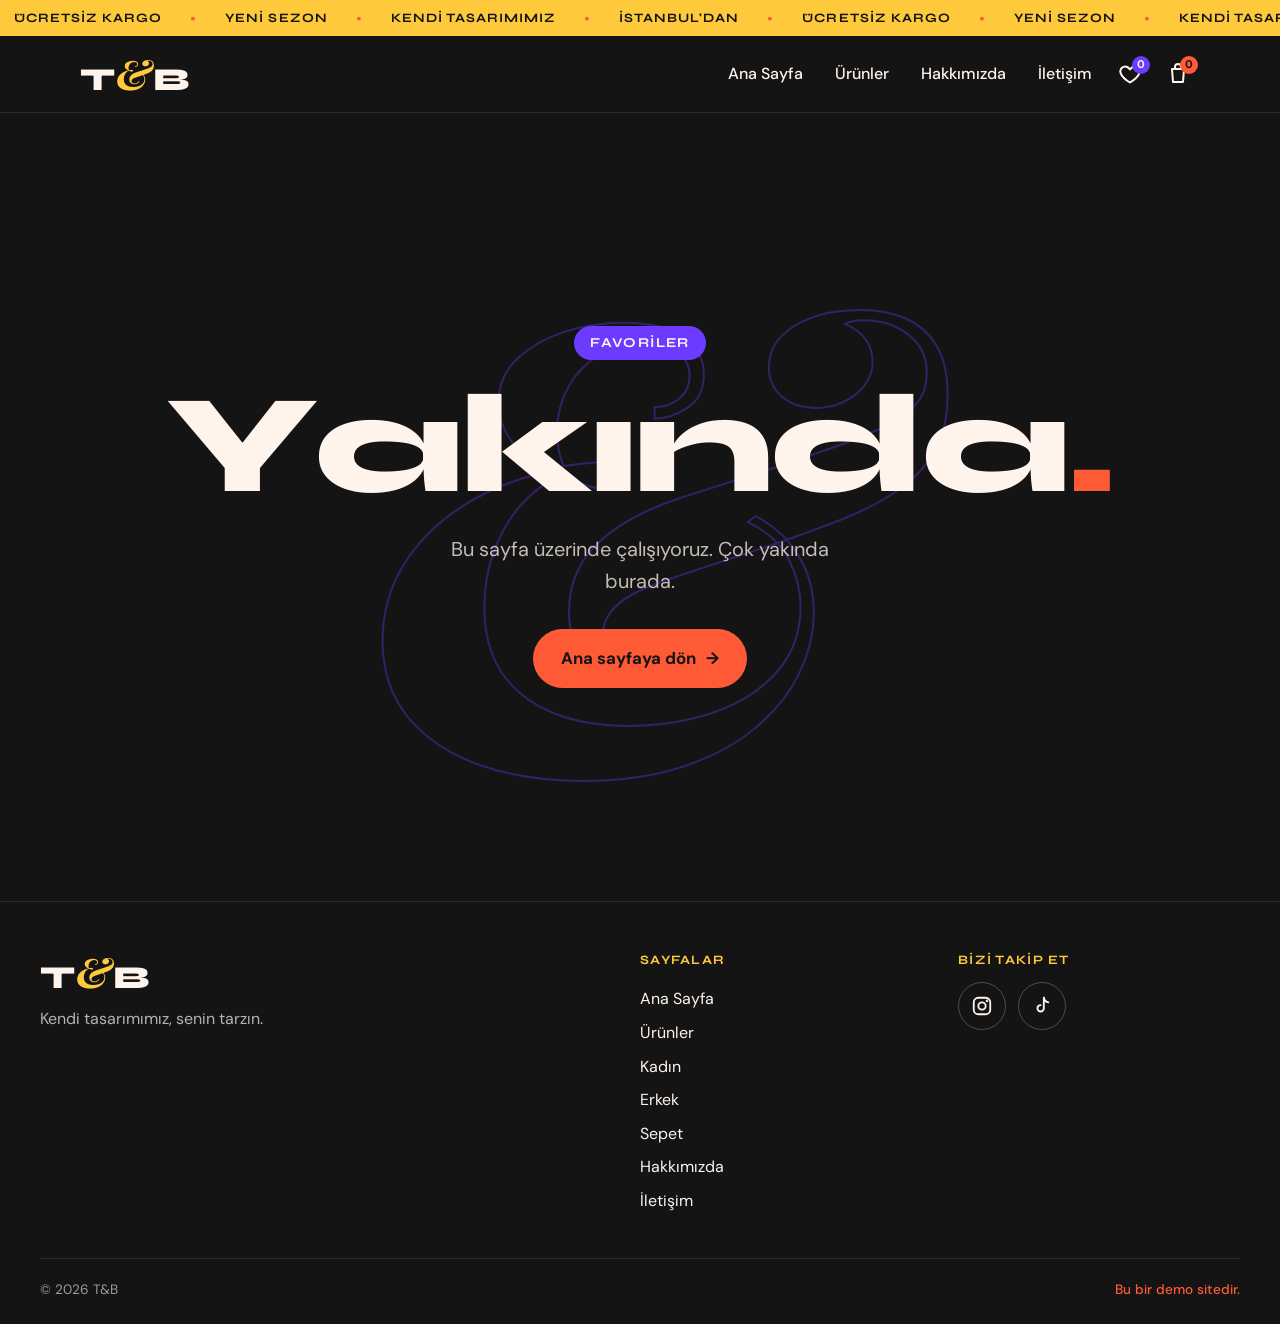
==== favoriler.html @ 56adac86 "Kalp ikonuyla favorilere ekleme özelliği eklendi Co-Authored-By: Claude Opus 5.5 <noreply@anthropic." ====
<!DOCTYPE html>
<html lang="tr">
<head>
  <meta charset="UTF-8">
  <meta name="viewport" content="width=device-width, initial-scale=1.0">
  <title>Favoriler | T&amp;B</title>
  <meta name="description" content="T&B Favoriler sayfası çok yakında.">

  <!-- GEÇİCİ SAYFA: Gerçek "Favoriler" sayfası yapılınca bu dosya baştan yazılacak. -->

  <link rel="preconnect" href="https://fonts.googleapis.com">
  <link rel="preconnect" href="https://fonts.gstatic.com" crossorigin>
  <link href="https://fonts.googleapis.com/css2?family=DM+Sans:wght@400;500;700&family=Playfair+Display:ital,wght@1,700&family=Syne:wght@700;800&display=swap" rel="stylesheet">

  <link rel="stylesheet" href="css/style.css">
  <link rel="stylesheet" href="css/yakinda.css">

  <script src="js/menu.js" defer></script>
  <script src="js/imlec.js" defer></script>
  <script src="js/favoriler.js" defer></script>
</head>
<body>

  <!-- ========== KAYAN YAZI ŞERİDİ ========== -->
  <div class="serit">
    <p class="gizli">Ücretsiz kargo, yeni sezon, kendi tasarımımız, İstanbul'dan</p>
    <div class="serit-ray" aria-hidden="true">
      <div class="serit-grup">
        <span>Ücretsiz kargo</span><span class="serit-ayrac">•</span>
        <span>Yeni sezon</span><span class="serit-ayrac">•</span>
        <span>Kendi tasarımımız</span><span class="serit-ayrac">•</span>
        <span>İstanbul'dan</span><span class="serit-ayrac">•</span>
        <span>Ücretsiz kargo</span><span class="serit-ayrac">•</span>
        <span>Yeni sezon</span><span class="serit-ayrac">•</span>
        <span>Kendi tasarımımız</span><span class="serit-ayrac">•</span>
        <span>İstanbul'dan</span><span class="serit-ayrac">•</span>
      </div>
      <div class="serit-grup">
        <span>Ücretsiz kargo</span><span class="serit-ayrac">•</span>
        <span>Yeni sezon</span><span class="serit-ayrac">•</span>
        <span>Kendi tasarımımız</span><span class="serit-ayrac">•</span>
        <span>İstanbul'dan</span><span class="serit-ayrac">•</span>
        <span>Ücretsiz kargo</span><span class="serit-ayrac">•</span>
        <span>Yeni sezon</span><span class="serit-ayrac">•</span>
        <span>Kendi tasarımımız</span><span class="serit-ayrac">•</span>
        <span>İstanbul'dan</span><span class="serit-ayrac">•</span>
      </div>
    </div>
  </div>

  <!-- ========== ÜST MENÜ ========== -->
  <header class="ust-menu">
    <div class="ust-menu-ic">
      <a href="index.html" class="logo" aria-label="T&amp;B ana sayfa">
        <span>T</span><span class="logo-amp">&amp;</span><span>B</span>
      </a>

      <nav class="ana-nav" id="ana-nav" aria-label="Ana menü">
        <ul>
          <li><a href="index.html">Ana Sayfa</a></li>
          <li><a href="urunler.html">Ürünler</a></li>
          <li><a href="hakkimizda.html">Hakkımızda</a></li>
          <li><a href="iletisim.html">İletişim</a></li>
        </ul>
      </nav>

      <div class="ust-menu-sag">
        <a href="favoriler.html" class="favori-ikon" aria-label="Favoriler (0 ürün)" aria-current="page">
          <svg width="24" height="24" viewBox="0 0 24 24" fill="none" stroke="currentColor" stroke-width="2" stroke-linecap="round" stroke-linejoin="round" aria-hidden="true">
            <path d="M12 20.5s-7.5-4.6-9.3-9.2C1.4 7.8 3.7 4.5 7.1 4.5c2 0 3.6 1.1 4.9 3 1.3-1.9 2.9-3 4.9-3 3.4 0 5.7 3.3 4.4 6.8-1.8 4.6-9.3 9.2-9.3 9.2z"/>
          </svg>
          <span class="favori-adet">0</span>
        </a>

        <a href="sepet.html" class="sepet-ikon" aria-label="Sepet (0 ürün)">
          <svg width="24" height="24" viewBox="0 0 24 24" fill="none" stroke="currentColor" stroke-width="2" stroke-linecap="round" stroke-linejoin="round" aria-hidden="true">
            <path d="M6 7h12l-1 13H7L6 7z"/>
            <path d="M9 7V5a3 3 0 0 1 6 0v2"/>
          </svg>
          <span class="sepet-adet">0</span>
        </a>

        <button class="hamburger" type="button" aria-expanded="false" aria-controls="ana-nav" aria-label="Menüyü aç">
          <span></span><span></span><span></span>
        </button>
      </div>
    </div>
  </header>

  <main>
    <!-- ========== YAKINDA ========== -->
    <section class="yakinda">
      <div class="yakinda-amp" aria-hidden="true">&amp;</div>

      <div class="yakinda-ic">
        <p class="yakinda-etiket">Favoriler</p>

        <!-- aria-label: ekran okuyucu harfleri tek tek değil, kelimeyi bir bütün olarak okusun -->
        <h1 class="yakinda-baslik" aria-label="Yakında">
          <!-- Her harf ayrı bir span; --i harfin sırası, dalga animasyonunda gecikme için kullanılıyor -->
          <span aria-hidden="true" style="--i: 0">Y</span><span aria-hidden="true" style="--i: 1">a</span><span aria-hidden="true" style="--i: 2">k</span><span aria-hidden="true" style="--i: 3">ı</span><span aria-hidden="true" style="--i: 4">n</span><span aria-hidden="true" style="--i: 5">d</span><span aria-hidden="true" style="--i: 6">a</span><span class="yakinda-nokta" aria-hidden="true" style="--i: 7">.</span>
        </h1>

        <p class="yakinda-metin">Bu sayfa üzerinde çalışıyoruz. Çok yakında burada.</p>

        <a href="index.html" class="buton">
          Ana sayfaya dön
          <span class="buton-ok" aria-hidden="true">→</span>
        </a>
      </div>
    </section>
  </main>

  <!-- ========== ALT BİLGİ (FOOTER) ========== -->
  <footer class="alt-bilgi">
    <div class="alt-bilgi-ic">
      <div class="alt-bilgi-marka">
        <a href="index.html" class="logo alt-bilgi-logo" aria-label="T&amp;B ana sayfa">
          <span>T</span><span class="logo-amp">&amp;</span><span>B</span>
        </a>
        <p>Kendi tasarımımız, senin tarzın.</p>
      </div>

      <nav class="alt-bilgi-nav" aria-label="Alt menü">
        <h2 class="alt-bilgi-baslik">Sayfalar</h2>
        <ul>
          <li><a href="index.html">Ana Sayfa</a></li>
          <li><a href="urunler.html">Ürünler</a></li>
          <li><a href="urunler.html?cinsiyet=kadin">Kadın</a></li>
          <li><a href="urunler.html?cinsiyet=erkek">Erkek</a></li>
          <li><a href="sepet.html">Sepet</a></li>
          <li><a href="hakkimizda.html">Hakkımızda</a></li>
          <li><a href="iletisim.html">İletişim</a></li>
        </ul>
      </nav>

      <div class="alt-bilgi-sosyal">
        <h2 class="alt-bilgi-baslik">Bizi takip et</h2>
        <ul>
          <li>
            <a href="#" class="sosyal-ikon" aria-label="Instagram">
              <svg width="22" height="22" viewBox="0 0 24 24" fill="none" stroke="currentColor" stroke-width="2" stroke-linecap="round" stroke-linejoin="round" aria-hidden="true">
                <rect x="3" y="3" width="18" height="18" rx="5"/>
                <circle cx="12" cy="12" r="4"/>
                <circle cx="17.5" cy="6.5" r="0.5" fill="currentColor"/>
              </svg>
            </a>
          </li>
          <li>
            <a href="#" class="sosyal-ikon" aria-label="TikTok">
              <svg width="22" height="22" viewBox="0 0 24 24" fill="none" stroke="currentColor" stroke-width="2" stroke-linecap="round" stroke-linejoin="round" aria-hidden="true">
                <path d="M14 3v11.5a3.5 3.5 0 1 1-3.5-3.5"/>
                <path d="M14 3c.4 2.6 2.4 4.6 5 5"/>
              </svg>
            </a>
          </li>
        </ul>
      </div>
    </div>

    <div class="alt-bilgi-alt">
      <p>© 2026 T&amp;B</p>
      <p class="demo-not">Bu bir demo sitedir.</p>
    </div>
  </footer>

</body>
</html>
---- css/style.css ----
/* =========================================================
   T&B — ORTAK STİLLER
   Bu dosya tüm sayfalarda kullanılır: renkler, fontlar,
   temel ayarlar, logo, üst menü ve buton.
   ========================================================= */

/* ---------- Marka değişkenleri ----------
   CSS değişkeni (custom property): bir değeri bir kez tanımlayıp
   her yerde var(--ad) ile kullanmamızı sağlar. Rengi değiştirmek
   istersek sadece burayı değiştirmemiz yeterli. */
:root {
  --gece: #141414;    /* Gece siyahı: ana zemin, yazılar */
  --sari: #FFC93C;    /* Güneş sarısı: ampersand, vurgular */
  --mercan: #FF5A36;  /* Mercan turuncu: butonlar, indirim etiketleri */
  --mor: #6C3BFF;     /* Elektrik moru: ikinci vurgu, animasyonlar */
  --krem: #FFF4EC;    /* Krem: açık zeminler */

  --font-baslik: 'Syne', sans-serif;
  --font-amp: 'Playfair Display', serif;
  --font-metin: 'DM Sans', sans-serif;

  --serit-yukseklik: 36px;
  --menu-yukseklik: 64px;
  --kenar-bosluk: 20px;
  --icerik-genislik: 1200px;
}

/* ---------- Temel ayarlar (sıfırlama) ---------- */
*,
*::before,
*::after {
  box-sizing: border-box; /* genişliğe padding ve kenarlık da dahil olsun */
  margin: 0;
  padding: 0;
}

body {
  background: var(--gece);
  color: var(--krem);
  font-family: var(--font-metin);
  line-height: 1.6;
  -webkit-font-smoothing: antialiased;
}

a {
  color: inherit;
  text-decoration: none;
}

ul {
  list-style: none;
}

button {
  font: inherit;
  color: inherit;
  background: none;
  border: none;
  cursor: pointer;
}

svg {
  display: block;
}

/* Klavyeyle gezinenler nerede olduklarını görsün */
:focus-visible {
  outline: 2px solid var(--sari);
  outline-offset: 3px;
}

/* Ekranda görünmez ama ekran okuyucular okur */
.gizli {
  position: absolute;
  width: 1px;
  height: 1px;
  overflow: hidden;
  clip-path: inset(50%);
  white-space: nowrap;
}

/* ---------- Kayan yazı şeridi ---------- */
.serit {
  height: var(--serit-yukseklik);
  overflow: hidden; /* şeridin taşan kısmı görünmesin */
  display: flex;
  align-items: center;
  background: var(--sari);
  color: var(--gece);
  font-family: var(--font-baslik);
  font-weight: 700;
  font-size: 0.8rem;
  letter-spacing: 0.08em;
  text-transform: uppercase;
}

.serit-ray {
  display: flex;
  /* İki grubu birlikte sola kaydırır. Sadece transform kullanıyoruz:
     tarayıcı bunu ekran kartıyla çizer, sayfayı yavaşlatmaz. */
  animation: serit-kay 30s linear infinite;
}

/* Fareyle üzerine gelince dursun, okumak isteyen okuyabilsin */
.serit:hover .serit-ray {
  animation-play-state: paused;
}

.serit-grup {
  flex-shrink: 0;   /* gruplar sıkışıp küçülmesin */
  min-width: 100vw; /* geniş ekranlarda da en az ekran kadar olsun, boşluk kalmasın */
  display: flex;
  justify-content: space-around;
  white-space: nowrap;
}

.serit-grup span {
  padding: 0 14px;
}

.serit-ayrac {
  color: var(--mercan);
}

/* İki grup eşit genişlikte olduğu için -50% tam bir grup boyu demek:
   ilk grup çıkınca ikinci grup tam onun yerinde durur, döngü dikişsiz olur. */
@keyframes serit-kay {
  to {
    transform: translateX(-50%);
  }
}

/* ---------- Logo ---------- */
.logo {
  display: inline-flex;
  align-items: baseline;
  font-family: var(--font-baslik);
  font-weight: 800;
  font-size: 1.75rem;
  line-height: 1;
  letter-spacing: -0.02em;
}

.logo-amp {
  display: inline-block; /* transform'un çalışması için gerekli */
  margin: 0 0.04em;
  font-family: var(--font-amp);
  font-style: italic;
  font-weight: 700;
  font-size: 1.3em;
  color: var(--sari);
  transition: transform 0.4s ease;
}

.logo:hover .logo-amp {
  transform: rotate(-15deg) scale(1.15);
}

/* ---------- Üst menü (telefon) ---------- */
.ust-menu {
  position: sticky; /* sayfa kayınca menü üstte yapışık kalır */
  top: 0;
  z-index: 100;
  /* color-mix: rengi şeffaflıkla karıştırır, yarı saydam zemin elde ederiz */
  background: color-mix(in srgb, var(--gece) 85%, transparent);
  backdrop-filter: blur(10px); /* arkadaki içeriği bulanıklaştırır */
  border-bottom: 1px solid color-mix(in srgb, var(--krem) 10%, transparent);
}

.ust-menu-ic {
  height: var(--menu-yukseklik);
  max-width: var(--icerik-genislik);
  margin: 0 auto;
  padding: 0 var(--kenar-bosluk);
  display: flex;
  align-items: center;
  justify-content: space-between;
  gap: 16px;
}

.ust-menu-sag {
  display: flex;
  align-items: center;
  gap: 4px;
}

/* Telefonda menü linkleri, menünün altına açılan bir panel */
.ana-nav {
  position: absolute;
  top: var(--menu-yukseklik);
  left: 0;
  right: 0;
  padding: 8px var(--kenar-bosluk) 24px;
  background: var(--gece);
  border-bottom: 1px solid color-mix(in srgb, var(--krem) 10%, transparent);
  /* Kapalıyken gizli ve biraz yukarıda */
  opacity: 0;
  visibility: hidden;
  transform: translateY(-12px);
  transition: opacity 0.3s ease, transform 0.3s ease, visibility 0.3s;
}

/* menu.js "acik" sınıfını ekleyince panel görünür */
.ana-nav.acik {
  opacity: 1;
  visibility: visible;
  transform: translateY(0);
}

.ana-nav a {
  display: block;
  padding: 14px 0;
  font-family: var(--font-baslik);
  font-weight: 700;
  font-size: 1.5rem;
  border-bottom: 1px solid color-mix(in srgb, var(--krem) 8%, transparent);
  transition: color 0.2s ease, padding-left 0.2s ease;
}

.ana-nav a:hover {
  color: var(--sari);
  padding-left: 8px;
}

.ana-nav a[aria-current="page"] {
  color: var(--sari);
}

/* ---------- Favori ve sepet ikonları ----------
   İkisi aynı görünüşü paylaşıyor; sadece sayı rengi farklı */
.favori-ikon,
.sepet-ikon {
  position: relative;
  width: 44px;
  height: 44px;
  display: grid;
  place-items: center;
  border-radius: 50%;
  transition: background 0.2s ease, transform 0.2s ease;
}

.favori-ikon:hover,
.sepet-ikon:hover {
  background: color-mix(in srgb, var(--krem) 10%, transparent);
  transform: rotate(-8deg);
}

.favori-adet,
.sepet-adet {
  position: absolute;
  top: 4px;
  right: 2px;
  min-width: 18px;
  height: 18px;
  padding: 0 5px;
  display: grid;
  place-items: center;
  border-radius: 9px;
  background: var(--mercan);
  color: var(--gece);
  font-size: 0.7rem;
  font-weight: 700;
  line-height: 1;
}

/* Favori sayısı mor: sepetin mercan sayısından ayırt edilsin */
.favori-adet {
  background: var(--mor);
  color: var(--krem);
}

/* Favori eklenip çıkarılınca sayı hafifçe zıplar (js/favoriler.js ekler) */
.favori-adet.zipla {
  animation: sayi-zipla 0.5s cubic-bezier(0.3, 1.8, 0.5, 1);
}

@keyframes sayi-zipla {
  30% {
    transform: translateY(-6px) scale(1.25);
  }
}

/* ---------- Hamburger butonu ---------- */
.hamburger {
  width: 44px;
  height: 44px;
  display: flex;
  flex-direction: column;
  justify-content: center;
  align-items: center;
  gap: 5px;
}

.hamburger span {
  width: 24px;
  height: 2px;
  background: var(--krem);
  border-radius: 2px;
  transition: transform 0.3s ease, opacity 0.2s ease;
}

/* Menü açıkken üç çizgi X şekline döner */
.hamburger[aria-expanded="true"] span:nth-child(1) {
  transform: translateY(7px) rotate(45deg);
}
.hamburger[aria-expanded="true"] span:nth-child(2) {
  opacity: 0;
}
.hamburger[aria-expanded="true"] span:nth-child(3) {
  transform: translateY(-7px) rotate(-45deg);
}

/* ---------- Buton ---------- */
.buton {
  display: inline-flex;
  align-items: center;
  gap: 10px;
  padding: 16px 28px;
  border-radius: 999px;
  background: var(--mercan);
  color: var(--gece);
  font-weight: 700;
  font-size: 1.05rem;
  transition: transform 0.25s ease, box-shadow 0.25s ease;
}

.buton:hover {
  transform: translate(-3px, -3px);
  box-shadow: 6px 6px 0 var(--mor);
}

.buton-ok {
  transition: transform 0.25s ease;
}

.buton:hover .buton-ok {
  transform: translateX(4px);
}

/* ---------- Alt bilgi (footer) ---------- */
.alt-bilgi {
  border-top: 1px solid color-mix(in srgb, var(--krem) 10%, transparent);
  padding: 48px var(--kenar-bosluk) 24px;
}

.alt-bilgi-ic {
  max-width: var(--icerik-genislik);
  margin: 0 auto;
  display: grid;
  gap: 36px;
}

.alt-bilgi-logo {
  font-size: 2.5rem;
}

.alt-bilgi-marka p {
  margin-top: 10px;
  color: color-mix(in srgb, var(--krem) 70%, transparent);
}

.alt-bilgi-baslik {
  margin-bottom: 12px;
  font-family: var(--font-baslik);
  font-size: 0.8rem;
  letter-spacing: 0.1em;
  text-transform: uppercase;
  color: var(--sari);
}

.alt-bilgi-nav a {
  display: inline-block;
  padding: 4px 0;
  transition: color 0.2s ease, transform 0.2s ease;
}

.alt-bilgi-nav a:hover {
  color: var(--sari);
  transform: translateX(6px);
}

.alt-bilgi-sosyal ul {
  display: flex;
  gap: 12px;
}

.sosyal-ikon {
  width: 48px;
  height: 48px;
  display: grid;
  place-items: center;
  border-radius: 50%;
  border: 1px solid color-mix(in srgb, var(--krem) 25%, transparent);
  transition: background 0.25s ease, color 0.25s ease, border-color 0.25s ease, transform 0.25s ease;
}

.sosyal-ikon:hover {
  background: var(--sari);
  border-color: var(--sari);
  color: var(--gece);
  transform: translateY(-4px) rotate(-8deg);
}

.alt-bilgi-alt {
  max-width: var(--icerik-genislik);
  margin: 40px auto 0;
  padding-top: 20px;
  border-top: 1px solid color-mix(in srgb, var(--krem) 10%, transparent);
  display: flex;
  flex-wrap: wrap;
  justify-content: space-between;
  gap: 8px;
  font-size: 0.85rem;
  color: color-mix(in srgb, var(--krem) 60%, transparent);
}

.demo-not {
  color: var(--mercan);
  font-weight: 500;
}

/* ---------- Özel fare imleci ----------
   Parçaları js/imlec.js oluşturur. "ozel-imlec" sınıfı sadece fareli
   cihazlarda ve fare ilk kıpırdadığında eklenir; JavaScript çalışmazsa
   normal imleç yerinde kalır. */
.ozel-imlec,
.ozel-imlec * {
  cursor: none !important; /* !important: başka kurallar ezemesin */
}

.imlec-nokta,
.imlec-halka {
  position: fixed;
  top: 0;
  left: 0;
  z-index: 2000; /* açılış animasyonunun (1000) bile üstünde */
  pointer-events: none; /* tıklamalar imlecin altındaki öğeye geçsin */
  border-radius: 50%;
  opacity: 0;
  transition: opacity 0.2s ease;
}

.ozel-imlec .imlec-nokta,
.ozel-imlec .imlec-halka {
  opacity: 1;
}

.imlec-disarida .imlec-nokta,
.imlec-disarida .imlec-halka {
  opacity: 0;
}

.imlec-nokta {
  width: 8px;
  height: 8px;
  margin: -4px 0 0 -4px; /* genişliğin yarısı kadar geri: fare tam ortada olsun */
  background: var(--sari);
}

/* Halkanın konumunu JS "transform" ile verir. Büyüme ise "scale" ile
   ayrı yapılır, böylece ikisi birbirini ezmez. */
.imlec-halka {
  width: 36px;
  height: 36px;
  margin: -18px 0 0 -18px;
  border: 2px solid var(--sari);
  transition: opacity 0.2s ease, scale 0.3s cubic-bezier(0.2, 0.8, 0.2, 1),
    background 0.3s ease, border-color 0.3s ease;
}

/* Link/buton üzerinde: halka büyür, içi hafif sarı dolar */
.imlec-buyuk .imlec-halka {
  scale: 1.7;
  background: color-mix(in srgb, var(--sari) 20%, transparent);
  border-color: transparent;
}

.imlec-buyuk .imlec-nokta {
  opacity: 0;
}

/* Tıklarken halka küçülür */
.imlec-basili .imlec-halka {
  scale: 0.8;
}

.imlec-buyuk.imlec-basili .imlec-halka {
  scale: 1.4;
}

/* Sayfa değişirken imleç gizlenir; yoksa eski sayfanın fotoğrafına
   girip perdeyle birlikte kayar (js/imlec.js ekler) */
.imlec-gecis .imlec-nokta,
.imlec-gecis .imlec-halka {
  display: none;
}

/* ---------- Sayfalar arası geçiş ----------
   View Transitions: tarayıcı, linke tıklanınca eski sayfanın bir
   "fotoğrafını" çeker, yeni sayfayı yükler ve ikisi arasında animasyon
   yapar. Bu satır, sitemizdeki tüm sayfa geçişlerinde bunu açar.
   Desteklemeyen tarayıcılarda (ör. Firefox) sayfa normal açılır. */
@view-transition {
  navigation: auto;
}

/* Menü iki sayfada da aynı: ona ayrı bir isim verince tarayıcı onu
   sayfanın geri kalanından ayırır ve yerinde sabit tutar. Sadece
   içerik hareket eder, menü kıpırdamaz. */
.ust-menu {
  view-transition-name: ust-menu;
}

/* SARI PERDE
   ::view-transition, geçiş sırasında tüm ekranı kaplayan katman.
   Zeminini sarı yapıyoruz; sayfaların fotoğrafları bunun önünde durur.
   "root" sayfanın geri kalanı demek (menü hariç).

   clip-path: inset(üst sağ alt sol) bir öğenin sadece bir kısmını gösterir.
   1. Eski sayfa soldan sağa doğru silinir → arkasındaki sarı görünür.
   2. Biraz geriden yeni sayfa soldan sağa doğru açılır → sarıyı örter.
   İkisinin arasındaki boşluk, ekranı süpüren sarı bir perde gibi görünür. */
::view-transition {
  background: var(--sari);
}

::view-transition-old(root),
::view-transition-new(root) {
  mix-blend-mode: normal; /* tarayıcının varsayılan karışım efektini kapat */
}

::view-transition-old(root) {
  animation: perde-sil 0.45s cubic-bezier(0.7, 0, 0.3, 1) both;
}

::view-transition-new(root) {
  animation: perde-ac 0.45s cubic-bezier(0.7, 0, 0.3, 1) 0.18s both;
}

@keyframes perde-sil {
  from {
    clip-path: inset(0 0 0 0);
  }
  to {
    clip-path: inset(0 0 0 100%); /* soldan %100 kırp: tamamen gizli */
  }
}

@keyframes perde-ac {
  from {
    clip-path: inset(0 100% 0 0); /* sağdan %100 kırp: henüz hiç görünmüyor */
  }
  to {
    clip-path: inset(0 0 0 0);
  }
}

/* "Hareketi azalt" ayarı açıksa şerit kaymasın, sayfa geçişi olmasın */
@media (prefers-reduced-motion: reduce) {
  .serit-ray {
    animation: none;
  }

  .favori-adet.zipla {
    animation: none;
  }

  @view-transition {
    navigation: none;
  }
}

/* =========================================================
   BÜYÜK EKRANLAR (tablet ve üstü)
   Mobile-first: yukarıdaki kurallar telefon için yazıldı,
   burada sadece büyük ekranda değişenleri yazıyoruz.
   ========================================================= */
@media (min-width: 768px) {
  :root {
    --menu-yukseklik: 76px;
    --kenar-bosluk: 40px;
  }

  .logo {
    font-size: 2rem;
  }

  .hamburger {
    display: none;
  }

  /* Panel değil, menünün içinde yan yana duran linkler */
  .ana-nav {
    position: static;
    margin-left: auto;
    padding: 0;
    background: none;
    border: 0;
    opacity: 1;
    visibility: visible;
    transform: none;
  }

  .ana-nav ul {
    display: flex;
    gap: 32px;
  }

  .ana-nav a {
    position: relative;
    padding: 6px 0;
    font-family: var(--font-metin);
    font-weight: 500;
    font-size: 1rem;
    border: 0;
  }

  .ana-nav a:hover {
    padding-left: 0;
  }

  /* Linkin altındaki çizgi: ::after ile eklenen sahte bir öğe */
  .ana-nav a::after {
    content: "";
    position: absolute;
    left: 0;
    bottom: 0;
    width: 100%;
    height: 2px;
    background: var(--sari);
    transform: scaleX(0);
    transform-origin: left;
    transition: transform 0.3s ease;
  }

  .ana-nav a:hover::after,
  .ana-nav a[aria-current="page"]::after {
    transform: scaleX(1);
  }

  /* Footer: marka geniş, iki sütun dar, yan yana */
  .alt-bilgi-ic {
    grid-template-columns: 2fr 1fr 1fr;
  }
}
---- css/yakinda.css ----
/* =========================================================
   T&B — GEÇİCİ "YAKINDA" SAYFALARI
   Ürünler, Hakkımızda, İletişim ve Sepet sayfaları yapılana
   kadar kullanılır. Gerçek sayfalar gelince bu dosya silinecek.
   ========================================================= */

.yakinda {
  position: relative;
  overflow: hidden;
  min-height: calc(100svh - var(--serit-yukseklik) - var(--menu-yukseklik));
  display: grid;
  place-items: center;
  padding: 48px var(--kenar-bosluk);
  text-align: center;
}

.yakinda-ic {
  position: relative;
  z-index: 1;
  display: flex;
  flex-direction: column;
  align-items: center;
  animation: yakinda-gel 0.8s cubic-bezier(0.2, 0.8, 0.2, 1) both;
}

/* Sayfanın adı: başlığın üstünde küçük, mor bir etiket */
.yakinda-etiket {
  padding: 6px 16px;
  border-radius: 999px;
  background: var(--mor);
  font-family: var(--font-baslik);
  font-weight: 700;
  font-size: 0.85rem;
  letter-spacing: 0.1em;
  text-transform: uppercase;
}

.yakinda-baslik {
  margin-top: 16px;
  font-family: var(--font-baslik);
  font-weight: 800;
  /* Syne çok geniş bir font: telefonda kelime ekrana sığsın diye 11vw */
  font-size: clamp(2.5rem, 11vw, 9rem);
  line-height: 1;
  white-space: nowrap; /* harfler ayrı span olduğu için kelime bölünmesin */
  letter-spacing: -0.03em;
}

/* Harfler sırayla zıplayıp sarıya döner: bir dalga gibi soldan sağa geçer.
   Her harf aynı animasyonu oynar ama --i sırasına göre biraz geç başlar. */
.yakinda-baslik span {
  display: inline-block; /* transform'un çalışması için gerekli */
  animation: dalga 2.4s ease-in-out infinite;
  animation-delay: calc(var(--i) * 0.1s);
}

.yakinda-baslik .yakinda-nokta {
  color: var(--mercan);
}

.yakinda-metin {
  max-width: 30ch;
  margin-top: 16px;
  font-size: clamp(1.05rem, 3vw, 1.25rem);
  color: color-mix(in srgb, var(--krem) 75%, transparent);
}

.yakinda .buton {
  margin-top: 32px;
}

/* Arkada yavaşça dönen dev, içi boş "&" */
.yakinda-amp {
  position: absolute;
  top: 50%;
  left: 50%;
  translate: -50% -50%; /* tam ortaya al; dönme (transform) ile karışmasın diye ayrı özellik */
  font-family: var(--font-amp);
  font-style: italic;
  font-weight: 700;
  font-size: clamp(22rem, 90vw, 40rem);
  line-height: 1;
  color: transparent;
  -webkit-text-stroke: 2px var(--mor);
  opacity: 0.35;
  user-select: none;
  animation: yakinda-don 40s linear infinite;
}

@keyframes dalga {
  0%,
  40%,
  100% {
    transform: translateY(0);
  }
  20% {
    transform: translateY(-0.15em);
    color: var(--sari);
  }
}

@keyframes yakinda-gel {
  from {
    opacity: 0;
    transform: translateY(40px);
  }
  to {
    opacity: 1;
    transform: translateY(0);
  }
}

@keyframes yakinda-don {
  to {
    transform: rotate(360deg);
  }
}

@media (prefers-reduced-motion: reduce) {
  .yakinda-ic,
  .yakinda-baslik span,
  .yakinda-amp {
    animation: none;
  }
}
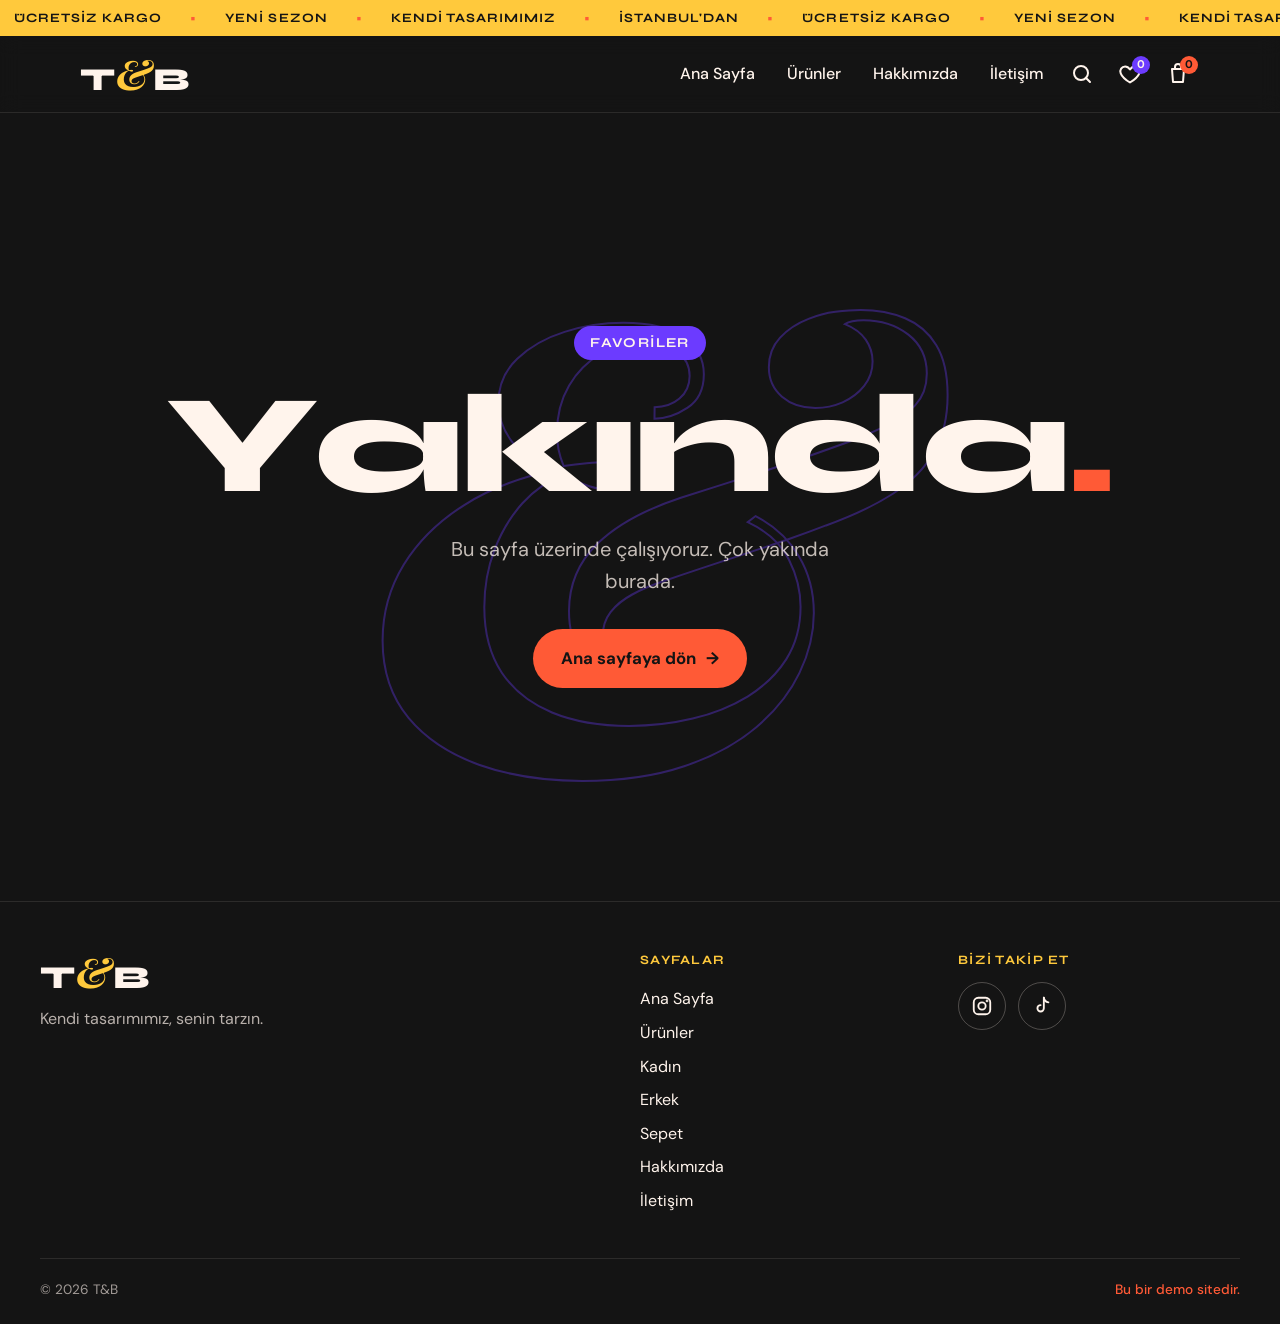
==== commit 1d75eae0: "Menüye Türkçe ürün arama eklendi Co-Authored-By: Claude Opus 5.5 <noreply@anthropic.com>" ====
--- a/favoriler.html
+++ b/favoriler.html
@@ -18,6 +18,11 @@
   <script src="js/menu.js" defer></script>
   <script src="js/imlec.js" defer></script>
   <script src="js/favoriler.js" defer></script>
+  <!-- Arama her sayfada çalışır: ürün listesi, ortak görsel kodu ve arama.
+       "defer" olan dosyalar yazıldıkları sırayla çalışır; sıra önemli. -->
+  <script src="js/urunler-veri.js" defer></script>
+  <script src="js/urun-gorsel.js" defer></script>
+  <script src="js/arama.js" defer></script>
 </head>
 <body>
 
@@ -65,6 +70,14 @@
       </nav>
 
       <div class="ust-menu-sag">
+        <!-- Arama paneli js/arama.js tarafından oluşturulur -->
+        <button type="button" class="arama-ikon" aria-label="Ürün ara" aria-haspopup="dialog" aria-expanded="false">
+          <svg width="24" height="24" viewBox="0 0 24 24" fill="none" stroke="currentColor" stroke-width="2" stroke-linecap="round" stroke-linejoin="round" aria-hidden="true">
+            <circle cx="11" cy="11" r="7"/>
+            <path d="M20 20l-4.2-4.2"/>
+          </svg>
+        </button>
+
         <a href="favoriler.html" class="favori-ikon" aria-label="Favoriler (0 ürün)" aria-current="page">
           <svg width="24" height="24" viewBox="0 0 24 24" fill="none" stroke="currentColor" stroke-width="2" stroke-linecap="round" stroke-linejoin="round" aria-hidden="true">
             <path d="M12 20.5s-7.5-4.6-9.3-9.2C1.4 7.8 3.7 4.5 7.1 4.5c2 0 3.6 1.1 4.9 3 1.3-1.9 2.9-3 4.9-3 3.4 0 5.7 3.3 4.4 6.8-1.8 4.6-9.3 9.2-9.3 9.2z"/>
--- a/css/style.css
+++ b/css/style.css
@@ -67,6 +67,13 @@
 :focus-visible {
   outline: 2px solid var(--sari);
   outline-offset: 3px;
+}
+
+/* "hidden" özelliği olan öğe her zaman gizli kalsın. Bir öğeye
+   "display: flex" gibi bir kural verince tarayıcının kendi gizleme
+   kuralı eziliyor; bu satır buna izin vermez. */
+[hidden] {
+  display: none !important;
 }
 
 /* Ekranda görünmez ama ekran okuyucular okur */
@@ -226,8 +233,9 @@
   color: var(--sari);
 }
 
-/* ---------- Favori ve sepet ikonları ----------
-   İkisi aynı görünüşü paylaşıyor; sadece sayı rengi farklı */
+/* ---------- Arama, favori ve sepet ikonları ----------
+   Hepsi aynı görünüşü paylaşıyor; favori ve sepetin sayı rengi farklı */
+.arama-ikon,
 .favori-ikon,
 .sepet-ikon {
   position: relative;
@@ -239,6 +247,7 @@
   transition: background 0.2s ease, transform 0.2s ease;
 }
 
+.arama-ikon:hover,
 .favori-ikon:hover,
 .sepet-ikon:hover {
   background: color-mix(in srgb, var(--krem) 10%, transparent);
@@ -419,6 +428,341 @@
   font-weight: 500;
 }
 
+/* ---------- Yer tutucu görsel zeminleri ----------
+   Ürün görselinin arkasındaki marka rengi. Ürün kartları ve
+   menüdeki arama sonuçları kullanıyor. */
+.zemin-sari   { background: var(--sari); }
+.zemin-mercan { background: var(--mercan); }
+.zemin-mor    { background: var(--mor); }
+.zemin-krem   { background: var(--krem); }
+
+/* ---------- Arama paneli ----------
+   Parçalarını js/arama.js oluşturur. Ekranın üstüne yapışık,
+   tam genişlikte koyu bir panel; altında sayfa bulanıklaşır. */
+
+/* Panel açıkken arkadaki sayfa kaymasın */
+html:has(.arama-paneli[open]) {
+  overflow: hidden;
+}
+
+/* <dialog> normalde ekranın ortasında küçük bir kutudur.
+   Kenar boşluğunu sıfırlayınca ekranın en üstüne yapışıyor. */
+.arama-paneli {
+  width: 100%;
+  max-width: none;
+  max-height: 100svh;
+  margin: 0;
+  padding: 0;
+  border: 0;
+  border-bottom: 4px solid var(--sari);
+  background: var(--gece);
+  color: var(--krem);
+  overflow: hidden;
+}
+
+.arama-paneli::backdrop {
+  background: color-mix(in srgb, var(--gece) 60%, transparent);
+  backdrop-filter: blur(8px);
+}
+
+.arama-ic {
+  position: relative;
+  max-height: calc(100svh - 4px); /* alttaki sarı çizgi kadar eksik */
+  overflow-y: auto; /* çok sonuç olursa panelin içinde kaydırılsın */
+  overflow-x: hidden; /* taşan büyük "&" yatay kaydırma çubuğu çıkarmasın */
+  /* max(): iki değerden büyük olanı seçer. Geniş ekranda içerik
+     760px'lik bir sütunda ortalanır, dar ekranda normal kenar boşluğu kalır. */
+  padding: 20px max(var(--kenar-bosluk), calc((100% - 760px) / 2)) 32px;
+}
+
+/* Arkadaki büyük sarı "&": açılış animasyonundaki gibi dönerek gelir */
+.arama-amp {
+  position: absolute;
+  top: -0.3em;
+  right: -0.1em;
+  font-family: var(--font-amp);
+  font-style: italic;
+  font-weight: 700;
+  font-size: 15rem;
+  line-height: 1;
+  color: var(--sari);
+  opacity: 0.08;
+  pointer-events: none; /* tıklamaları engellemesin */
+}
+
+/* Yazı kutusu; alt çizgisi odaklanınca sarı olur */
+.arama-form {
+  position: relative;
+  display: flex;
+  align-items: center;
+  gap: 12px;
+  padding-bottom: 12px;
+  border-bottom: 2px solid color-mix(in srgb, var(--krem) 25%, transparent);
+  transition: border-color 0.25s ease;
+}
+
+/* :focus-within: içindeki bir öğe (burada yazı kutusu) odaktayken */
+.arama-form:focus-within {
+  border-color: var(--sari);
+}
+
+.arama-form-ikon {
+  flex-shrink: 0;
+  color: var(--sari);
+}
+
+.arama-kutu {
+  flex: 1;
+  min-width: 0; /* dar ekranda kutu taşmasın, küçülebilsin */
+  padding: 6px 0;
+  border: 0;
+  outline: none; /* odak, formun sarı alt çizgisiyle gösteriliyor */
+  background: none;
+  color: var(--krem);
+  font-family: var(--font-metin);
+  font-weight: 700;
+  font-size: clamp(1.4rem, 6vw, 2.25rem);
+}
+
+.arama-kutu::placeholder {
+  color: color-mix(in srgb, var(--krem) 35%, transparent);
+}
+
+/* Tarayıcının kutuya koyduğu küçük "x" temizleme işaretini gizle */
+.arama-kutu::-webkit-search-cancel-button {
+  appearance: none;
+}
+
+.arama-kapat {
+  flex-shrink: 0;
+  width: 44px;
+  height: 44px;
+  display: grid;
+  place-items: center;
+  border-radius: 50%;
+  background: color-mix(in srgb, var(--krem) 10%, transparent);
+  transition: transform 0.25s ease, background 0.2s ease, color 0.2s ease;
+}
+
+.arama-kapat:hover {
+  transform: rotate(90deg);
+  background: var(--mercan);
+  color: var(--gece);
+}
+
+/* Popüler aramalar */
+.arama-populer {
+  margin-top: 24px;
+}
+
+.arama-baslik {
+  margin-bottom: 12px;
+  font-family: var(--font-baslik);
+  font-weight: 700;
+  font-size: 0.75rem;
+  letter-spacing: 0.12em;
+  text-transform: uppercase;
+  color: var(--sari);
+}
+
+.arama-cipler {
+  display: flex;
+  flex-wrap: wrap;
+  gap: 8px;
+}
+
+.arama-cip {
+  padding: 8px 16px;
+  border-radius: 999px;
+  border: 1px solid color-mix(in srgb, var(--krem) 25%, transparent);
+  font-weight: 500;
+  transition: background 0.2s ease, color 0.2s ease, border-color 0.2s ease, transform 0.2s ease;
+}
+
+.arama-cip:hover {
+  background: var(--sari);
+  border-color: var(--sari);
+  color: var(--gece);
+  transform: translateY(-2px) rotate(-2deg);
+}
+
+/* Sonuç sayısı / "sonuç bulunamadı" yazısı */
+.arama-durum {
+  margin: 20px 0 8px;
+  font-size: 0.9rem;
+  color: color-mix(in srgb, var(--krem) 60%, transparent);
+}
+
+.arama-durum:empty {
+  display: none;
+}
+
+.arama-durum-bos {
+  color: var(--krem);
+  font-weight: 500;
+}
+
+/* Sonuç satırları: görsel | ad | fiyat */
+.arama-sonuclar li {
+  /* Satırlar arka arkaya kayarak gelir; --sira değerini JS veriyor */
+  animation: arama-gir 0.35s cubic-bezier(0.2, 0.8, 0.2, 1) backwards;
+  animation-delay: calc(var(--sira, 0) * 0.04s);
+}
+
+.arama-sonuc {
+  display: grid;
+  grid-template-columns: 52px 1fr auto;
+  align-items: center;
+  gap: 14px;
+  padding: 8px;
+  border-radius: 14px;
+  transition: background 0.2s ease, transform 0.2s ease;
+}
+
+.arama-sonuc:hover,
+.arama-sonuc:focus-visible {
+  background: color-mix(in srgb, var(--krem) 8%, transparent);
+  transform: translateX(4px);
+}
+
+.arama-sonuc-gorsel {
+  height: 64px;
+  display: grid;
+  place-items: center;
+  overflow: hidden;
+  border-radius: 10px;
+  color: var(--gece); /* çizimin çizgileri */
+}
+
+.arama-sonuc-gorsel .urun-cizim {
+  width: 84%;
+  height: auto;
+}
+
+.arama-sonuc-tur {
+  display: block;
+  font-size: 0.78rem;
+  color: color-mix(in srgb, var(--krem) 60%, transparent);
+}
+
+.arama-sonuc-ad {
+  display: block;
+  font-weight: 700;
+  line-height: 1.3;
+}
+
+/* <mark>: aranan kelimenin ürün adında geçtiği yer */
+.arama-sonuc-ad mark {
+  border-radius: 4px;
+  background: var(--sari);
+  color: var(--gece);
+}
+
+.arama-sonuc-fiyat {
+  font-weight: 700;
+  text-align: right;
+  white-space: nowrap;
+}
+
+.arama-sonuc-fiyat del {
+  display: block;
+  font-size: 0.8rem;
+  font-weight: 400;
+  color: color-mix(in srgb, var(--krem) 50%, transparent);
+}
+
+.arama-sonuc-indirimli {
+  color: var(--mercan);
+}
+
+.arama-tumu {
+  display: inline-flex;
+  gap: 8px;
+  margin-top: 16px;
+  padding: 4px 0;
+  color: var(--sari);
+  font-weight: 700;
+}
+
+.arama-tumu span {
+  transition: transform 0.25s ease;
+}
+
+.arama-tumu:hover span {
+  transform: translateX(6px);
+}
+
+/* Açılış: panel yukarıdan aşağı perde gibi iner, "&" dönerek gelir */
+.arama-paneli[open] {
+  animation: arama-panel-ac 0.5s cubic-bezier(0.7, 0, 0.2, 1);
+}
+
+.arama-paneli[open]::backdrop {
+  animation: arama-arka-ac 0.4s ease;
+}
+
+.arama-paneli[open] .arama-amp {
+  animation: arama-amp-don 0.9s cubic-bezier(0.2, 0.9, 0.3, 1.2) 0.1s backwards;
+}
+
+.arama-paneli[open] .arama-form {
+  animation: arama-gir 0.5s cubic-bezier(0.2, 0.8, 0.2, 1) 0.15s backwards;
+}
+
+/* Kapanış: panel yukarı toplanır (js/arama.js "kapaniyor" ekler) */
+.arama-paneli.kapaniyor {
+  animation: arama-panel-kapan 0.25s ease forwards;
+}
+
+.arama-paneli.kapaniyor::backdrop {
+  animation: arama-arka-kapan 0.25s ease forwards;
+}
+
+/* clip-path: inset(üst sağ alt sol). Alttan %100 kırpılmış = hiç görünmüyor */
+@keyframes arama-panel-ac {
+  from {
+    clip-path: inset(0 0 100% 0);
+  }
+  to {
+    clip-path: inset(0 0 0 0);
+  }
+}
+
+@keyframes arama-panel-kapan {
+  from {
+    clip-path: inset(0 0 0 0);
+  }
+  to {
+    clip-path: inset(0 0 100% 0);
+  }
+}
+
+@keyframes arama-arka-ac {
+  from {
+    opacity: 0;
+  }
+}
+
+@keyframes arama-arka-kapan {
+  to {
+    opacity: 0;
+  }
+}
+
+@keyframes arama-amp-don {
+  from {
+    transform: rotate(-180deg) scale(0.4);
+    opacity: 0;
+  }
+}
+
+@keyframes arama-gir {
+  from {
+    transform: translateY(-10px);
+    opacity: 0;
+  }
+}
+
 /* ---------- Özel fare imleci ----------
    Parçaları js/imlec.js oluşturur. "ozel-imlec" sınıfı sadece fareli
    cihazlarda ve fare ilk kıpırdadığında eklenir; JavaScript çalışmazsa
@@ -435,6 +779,12 @@
   left: 0;
   z-index: 2000; /* açılış animasyonunun (1000) bile üstünde */
   pointer-events: none; /* tıklamalar imlecin altındaki öğeye geçsin */
+  /* İmleç "popover" olarak üst katmanda duruyor (js/imlec.js). Tarayıcı
+     popover'lara ortalama, kenarlık ve beyaz zemin verir; onları sıfırlıyoruz. */
+  inset: 0 auto auto 0;
+  border: 0;
+  background: transparent;
+  overflow: visible;
   border-radius: 50%;
   opacity: 0;
   transition: opacity 0.2s ease;
@@ -563,6 +913,20 @@
 
   .favori-adet.zipla {
     animation: none;
+  }
+
+  .arama-paneli[open],
+  .arama-paneli[open]::backdrop,
+  .arama-paneli[open] .arama-amp,
+  .arama-paneli[open] .arama-form,
+  .arama-sonuclar li {
+    animation: none;
+  }
+
+  .arama-sonuc,
+  .arama-cip,
+  .arama-kapat {
+    transition: none;
   }
 
   @view-transition {
